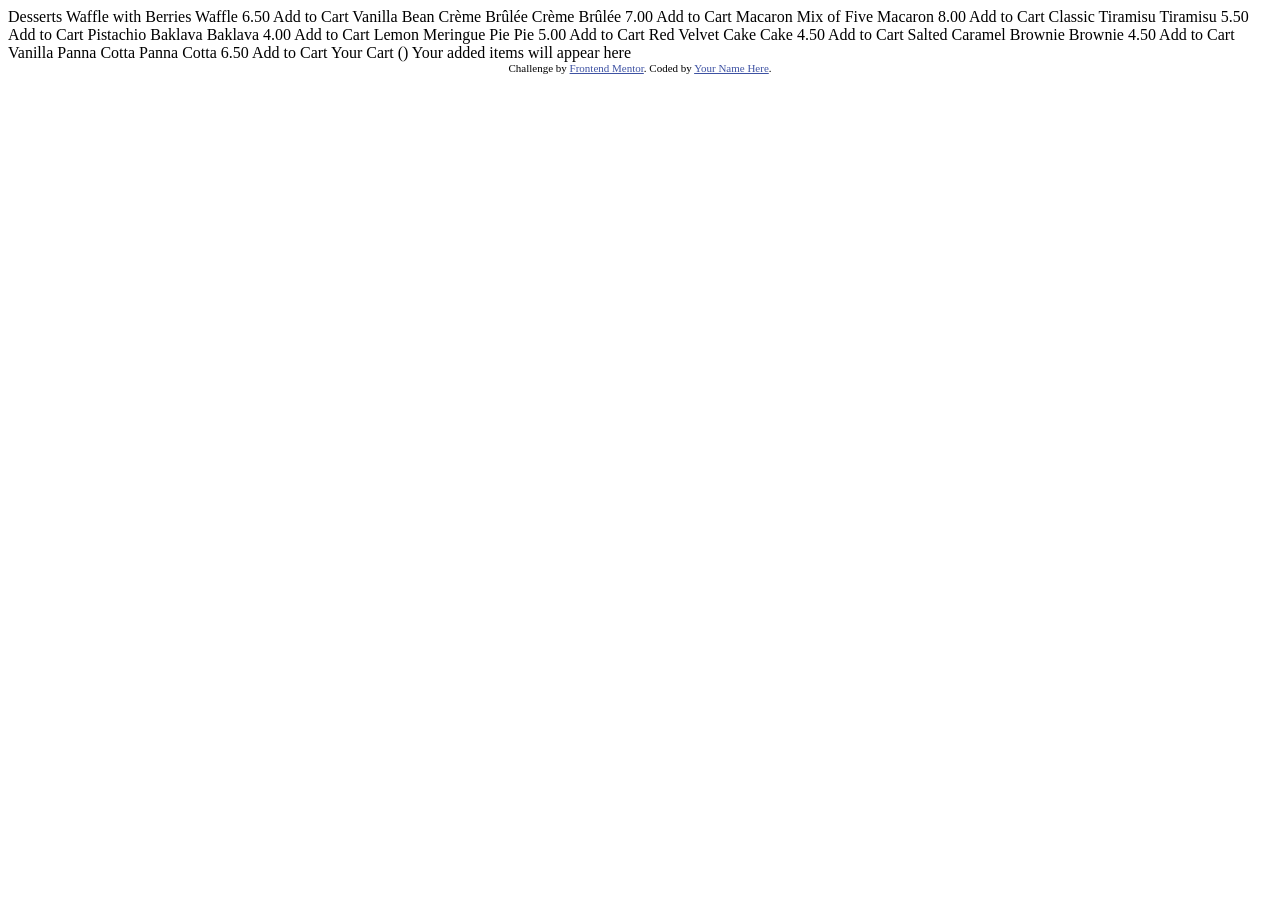
==== index.html @ 38154151 "init" ====
<!DOCTYPE html>
<html lang="en">
<head>
  <meta charset="UTF-8">
  <meta name="viewport" content="width=device-width, initial-scale=1.0"> <!-- displays site properly based on user's device -->

  <link rel="icon" type="image/png" sizes="32x32" href="./assets/images/favicon-32x32.png">
  
  <title>Frontend Mentor | Product list with cart</title>

  <!-- Feel free to remove these styles or customise in your own stylesheet 👍 -->
  <style>
    .attribution { font-size: 11px; text-align: center; }
    .attribution a { color: hsl(228, 45%, 44%); }
  </style>
</head>
<body>

  Desserts

  Waffle with Berries
  Waffle
  6.50
  Add to Cart

  Vanilla Bean Crème Brûlée
  Crème Brûlée
  7.00
  Add to Cart

  Macaron Mix of Five
  Macaron
  8.00
  Add to Cart

  Classic Tiramisu
  Tiramisu
  5.50
  Add to Cart

  Pistachio Baklava
  Baklava
  4.00
  Add to Cart

  Lemon Meringue Pie
  Pie
  5.00
  Add to Cart

  Red Velvet Cake
  Cake
  4.50
  Add to Cart

  Salted Caramel Brownie
  Brownie
  4.50
  Add to Cart

  Vanilla Panna Cotta
  Panna Cotta
  6.50
  Add to Cart

  Your Cart (<!-- Quantity -->)
  Your added items will appear here

  <div class="attribution">
    Challenge by <a href="https://www.frontendmentor.io?ref=challenge">Frontend Mentor</a>. 
    Coded by <a href="#">Your Name Here</a>.
  </div>
</body>
</html>
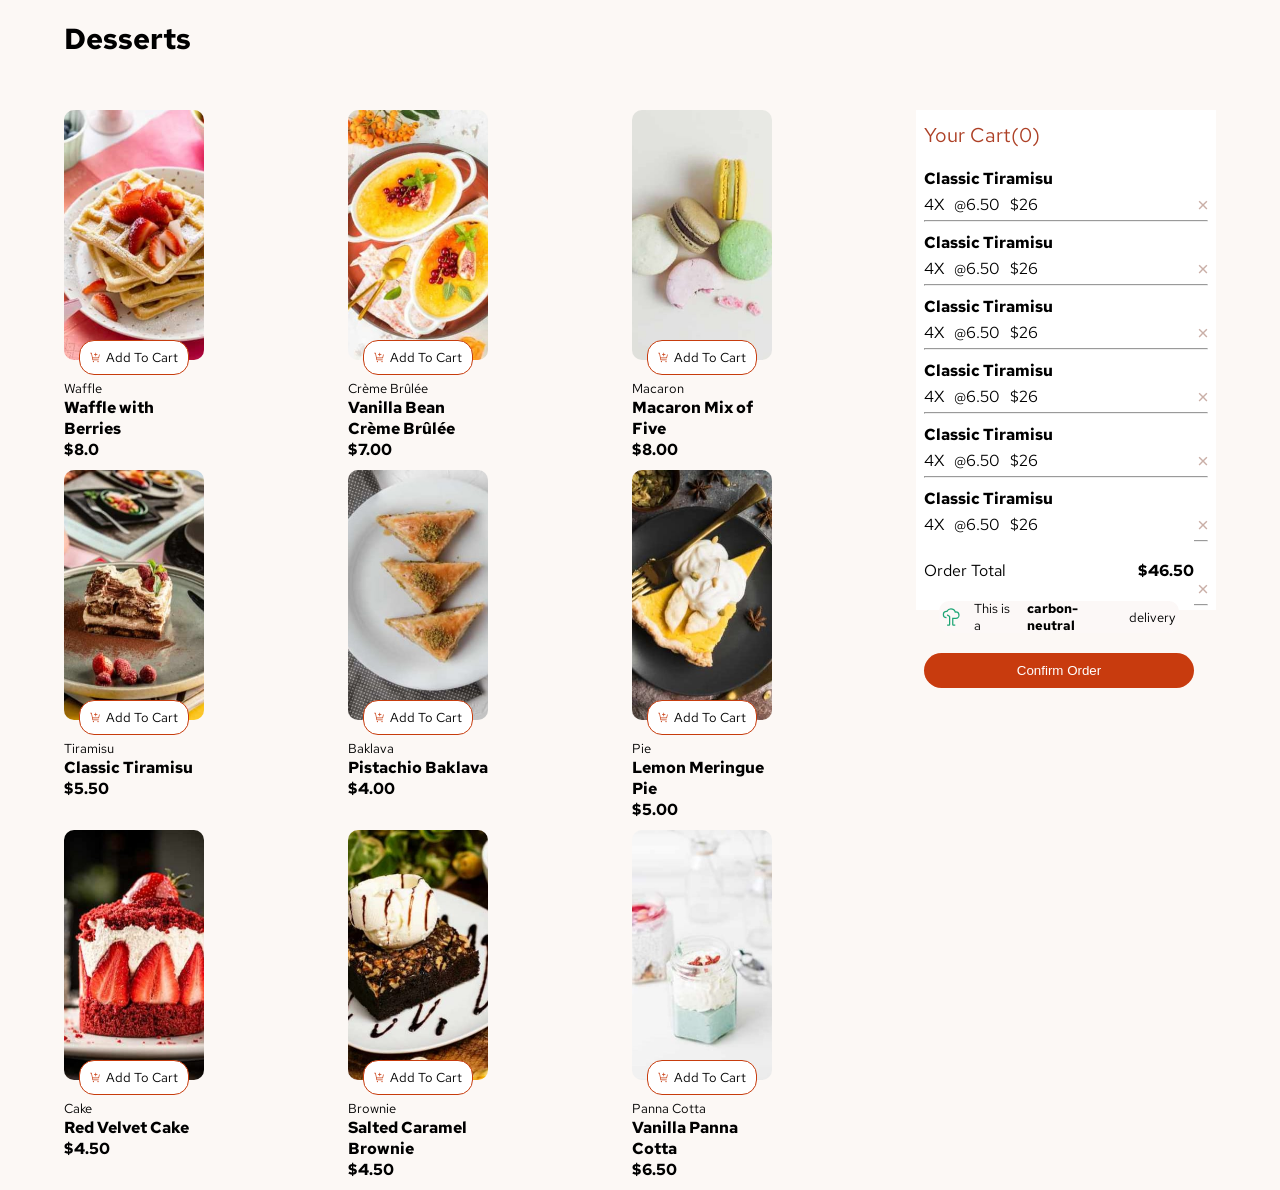
==== commit b61adbfe: "init" ====
--- a/index.html
+++ b/index.html
@@ -1,74 +1,231 @@
 <!DOCTYPE html>
 <html lang="en">
+
 <head>
   <meta charset="UTF-8">
-  <meta name="viewport" content="width=device-width, initial-scale=1.0"> <!-- displays site properly based on user's device -->
+  <meta name="viewport" content="width=device-width, initial-scale=1.0">
+  <!-- displays site properly based on user's device -->
 
   <link rel="icon" type="image/png" sizes="32x32" href="./assets/images/favicon-32x32.png">
-  
+
   <title>Frontend Mentor | Product list with cart</title>
 
-  <!-- Feel free to remove these styles or customise in your own stylesheet 👍 -->
-  <style>
-    .attribution { font-size: 11px; text-align: center; }
-    .attribution a { color: hsl(228, 45%, 44%); }
-  </style>
+  <link rel="stylesheet" href="./style.css">
+  <script defer src="./script.js"></script>
 </head>
+
 <body>
 
-  Desserts
-
-  Waffle with Berries
-  Waffle
-  6.50
-  Add to Cart
-
-  Vanilla Bean Crème Brûlée
-  Crème Brûlée
-  7.00
-  Add to Cart
-
-  Macaron Mix of Five
-  Macaron
-  8.00
-  Add to Cart
-
-  Classic Tiramisu
-  Tiramisu
-  5.50
-  Add to Cart
-
-  Pistachio Baklava
-  Baklava
-  4.00
-  Add to Cart
-
-  Lemon Meringue Pie
-  Pie
-  5.00
-  Add to Cart
-
-  Red Velvet Cake
-  Cake
-  4.50
-  Add to Cart
-
-  Salted Caramel Brownie
-  Brownie
-  4.50
-  Add to Cart
-
-  Vanilla Panna Cotta
-  Panna Cotta
-  6.50
-  Add to Cart
-
-  Your Cart (<!-- Quantity -->)
-  Your added items will appear here
-
-  <div class="attribution">
-    Challenge by <a href="https://www.frontendmentor.io?ref=challenge">Frontend Mentor</a>. 
-    Coded by <a href="#">Your Name Here</a>.
+  <div class="title">Desserts</div>
+
+  <div class="main-container">
+
+    <div class="products">
+      <div class="product-container">
+        <div class="product">
+          <img class="product-img" src="assets/images/image-waffle-desktop.jpg" alt="">
+          <div class="add-to-cart-btn-container-wrapper">
+            <div class="add-to-cart-btn-container">
+              <img src="assets/images/icon-add-to-cart.svg" alt="">
+              <span class="add-to-cart">Add To Cart</span>
+            </div>
+          </div>
+        </div>
+
+        <div class="description-container">
+          <span class="category">Waffle</span>
+          <span class="name">Waffle with Berries</span>
+          <span class="price">$8.0</span>
+        </div>
+      </div>
+
+
+
+      <div class="product-container">
+        <div class="product">
+          <img class="product-img" src="assets/images/image-creme-brulee-desktop.jpg" alt="">
+          <div class="add-to-cart-btn-container-wrapper">
+            <div class="add-to-cart-btn-container">
+              <img src="assets/images/icon-add-to-cart.svg" alt="">
+              <span class="add-to-cart">Add To Cart</span>
+            </div>
+          </div>
+        </div>
+
+        <div class="description-container">
+          <span class="category">Crème Brûlée</span>
+          <span class="name">Vanilla Bean Crème Brûlée</span>
+          <span class="price">$7.00</span>
+        </div>
+      </div>
+
+
+      <div class="product-container">
+        <div class="product">
+          <img class="product-img" src="assets/images/image-macaron-desktop.jpg" alt="">
+          <div class="add-to-cart-btn-container-wrapper">
+            <div class="add-to-cart-btn-container">
+              <img src="assets/images/icon-add-to-cart.svg" alt="">
+              <span class="add-to-cart">Add To Cart</span>
+            </div>
+          </div>
+        </div>
+
+        <div class="description-container">
+          <span class="category">Macaron</span>
+          <span class="name">Macaron Mix of Five</span>
+          <span class="price">$8.00</span>
+        </div>
+      </div>
+
+
+
+      <div class="product-container">
+        <div class="product">
+          <img class="product-img" src="assets/images/image-tiramisu-desktop.jpg" alt="">
+          <div class="add-to-cart-btn-container-wrapper">
+            <div class="add-to-cart-btn-container">
+              <img src="assets/images/icon-add-to-cart.svg" alt="">
+              <span class="add-to-cart">Add To Cart</span>
+            </div>
+          </div>
+        </div>
+
+        <div class="description-container">
+          <span class="category">Tiramisu</span>
+          <span class="name">Classic Tiramisu</span>
+          <span class="price">$5.50</span>
+        </div>
+      </div>
+
+
+      <div class="product-container">
+        <div class="product">
+          <img class="product-img" src="assets/images/image-baklava-desktop.jpg" alt="">
+          <div class="add-to-cart-btn-container-wrapper">
+            <div class="add-to-cart-btn-container">
+              <img src="assets/images/icon-add-to-cart.svg" alt="">
+              <span class="add-to-cart">Add To Cart</span>
+            </div>
+          </div>
+        </div>
+
+        <div class="description-container">
+          <span class="category">Baklava</span>
+          <span class="name">Pistachio Baklava</span>
+          <span class="price">$4.00</span>
+        </div>
+      </div>
+
+
+      <div class="product-container">
+        <div class="product">
+          <img class="product-img" src="assets/images/image-meringue-desktop.jpg" alt="">
+          <div class="add-to-cart-btn-container-wrapper">
+            <div class="add-to-cart-btn-container">
+              <img src="assets/images/icon-add-to-cart.svg" alt="">
+              <span class="add-to-cart">Add To Cart</span>
+            </div>
+          </div>
+        </div>
+
+        <div class="description-container">
+          <span class="category">Pie</span>
+          <span class="name">Lemon Meringue Pie</span>
+          <span class="price">$5.00</span>
+        </div>
+      </div>
+
+
+
+      <div class="product-container">
+        <div class="product">
+          <img class="product-img" src="assets/images/image-cake-desktop.jpg" alt="">
+          <div class="add-to-cart-btn-container-wrapper">
+            <div class="add-to-cart-btn-container">
+              <img src="assets/images/icon-add-to-cart.svg" alt="">
+              <span class="add-to-cart">Add To Cart</span>
+            </div>
+          </div>
+        </div>
+
+        <div class="description-container">
+          <span class="category">Cake</span>
+          <span class="name">Red Velvet Cake</span>
+          <span class="price">$4.50</span>
+        </div>
+      </div>
+
+
+      <div class="product-container">
+        <div class="product">
+          <img class="product-img" src="assets/images/image-brownie-desktop.jpg" alt="">
+          <div class="add-to-cart-btn-container-wrapper">
+            <div class="add-to-cart-btn-container">
+              <img src="assets/images/icon-add-to-cart.svg" alt="">
+              <span class="add-to-cart">Add To Cart</span>
+            </div>
+          </div>
+        </div>
+
+        <div class="description-container">
+          <span class="category">Brownie</span>
+          <span class="name">Salted Caramel Brownie</span>
+          <span class="price">$4.50</span>
+        </div>
+      </div>
+
+
+      <div class="product-container">
+        <div class="product">
+          <img class="product-img" src="assets/images/image-panna-cotta-desktop.jpg" alt="">
+          <div class="add-to-cart-btn-container-wrapper">
+            <div class="add-to-cart-btn-container">
+              <img src="assets/images/icon-add-to-cart.svg" alt="">
+              <span class="add-to-cart">Add To Cart</span>
+            </div>
+          </div>
+        </div>
+        <div class="description-container">
+          <span class="category">Panna Cotta</span>
+          <span class="name">Vanilla Panna Cotta</span>
+          <span class="price">$6.50</span>
+        </div>
+      </div>
+
+    </div>
+    <div class="cart-wrapper">
+      <div class="cart">
+        <div class="cart-header">
+          <span>Your Cart </span>
+          <span>(</span>
+          <span class="count">0</span>
+          <span>)</span>
+        </div>
+
+        <!-- cart item go here -->
+         <div class="cart-items"></div>
+        <!-- floats -->
+        <div class="order-details">
+          <div>
+            <span>Order Total</span>
+            <span class="order-details-amount text-bold">$46.50</span>
+          </div>
+          <div class="carbon-details">
+            <img src="assets/images/icon-carbon-neutral.svg" alt="">
+            <div>
+              <span>This is a </span>
+              <span class="text-bold">carbon-neutral</span>
+              <span>delivery</span>
+            </div>
+          </div>
+          <button class="confirm-order-btn">Confirm Order</button>
+        </div>
+      </div>
+    </div>
   </div>
+
+
 </body>
+
 </html>
--- a/style.css
+++ b/style.css
@@ -0,0 +1,258 @@
+* {
+    margin: 0;
+    padding: 0;
+    box-sizing: border-box;
+}
+
+body {
+    font-family: RedHatText-VariableFont;
+    width: 100vw;
+    min-height: 100vh;
+    display: flex;
+    flex-direction: column;
+    background-color: #fcf8f5;
+
+    >.title {
+        width: 90vw;
+        margin-inline: auto;
+        margin-top: 20px;
+        ;
+        height: 40px;
+        font-size: 1.8rem;
+        font-weight: bold;
+    }
+}
+
+@font-face {
+    font-family: RedHatText-VariableFont;
+    src: url("assets/fonts/RedHatText-VariableFont_wght.ttf");
+}
+
+.main-container {
+    /* background: red; */
+    width: 90vw;
+    margin-inline: auto;
+    margin-top: 50px;
+    display: flex;
+    overflow-x: hidden;
+    position: relative;
+
+
+
+    .products {
+        width: 75%;
+        height: 100%;
+        display: grid;
+        grid-template-columns: repeat(3, 1fr);
+
+
+        .product-container {
+            width: 140px;
+            height: 340px;
+            /* background-color: green; */
+            position: relative;
+            margin-bottom: 20px;
+
+            .product {
+                height: 250px;
+                width: 100%;
+
+                .product-img {
+                    border-radius: 10px;
+                    height: 250px;
+                    width: 100%;
+                    object-fit: cover;
+                    object-position: center;
+                }
+
+                .add-to-cart-btn-container-wrapper {
+                    position: absolute;
+                    bottom: 75px;
+                    display: flex;
+                    justify-content: center;
+                    align-items: center;
+                    width: 110px;
+                    font-size: 0.8rem;
+                    left: 15px;
+
+                    .add-to-cart-btn-container {
+                        background-color: white;
+                        padding: 5px;
+                        border-radius: 15px;
+                        border: 1px solid #c73c0d;
+                        display: flex;
+                        justify-content: center;
+                        align-items: center;
+                        width: 130px;
+                        height: 35px;
+                        gap: 5px;
+
+
+                        img {
+                            width: 0.7rem;
+                            height: 0.7rem;
+                            object-fit: cover;
+                        }
+                    }
+
+                }
+            }
+
+            .description-container {
+                display: flex;
+                flex-direction: column;
+                height: 70px;
+                /* background-color: blue; */
+                margin-top: 20px;
+
+                span:nth-child(1) {
+                    font-size: 0.8rem;
+                }
+
+                span:nth-child(2) {
+                    font-size: 1rem;
+                    font-weight: bold;
+
+                }
+
+                span:nth-child(3) {
+                    font-size: 1rem;
+                    font-weight: bold;
+
+                }
+            }
+        }
+
+    }
+
+
+    .cart-wrapper {
+        background-color: green;
+        position: relative;
+        min-height: 300px;
+        max-height: 500px;
+        width: 350px;
+        max-width: 300px;
+        background: #ffffff;
+        display: flex;
+        flex-direction: column;
+        gap: 15px;
+
+        .cart {
+
+            max-height: 3000px;
+            width: 400px;
+            max-width: 300px;
+            overflow-y: scroll;
+            padding: 8px;
+            margin-top: 40px;
+
+            .cart-header {
+                position: absolute;
+                top: 0;
+                background-color: white;
+                color: #ad4026;
+                height: 50px;
+                width: 100%;
+                display: flex;
+                align-items: center;
+                font-size: 20px;
+                /* background-color: black; */
+            }
+
+            .cart-contents {
+                display: flex;
+                flex-direction: column;
+                gap: 5px;
+                margin-block: 10px;
+
+
+                .cart-item-price {
+                    display: flex;
+                    justify-content: space-between;
+
+                    .cart-item-price-left {
+
+                        .items-selected-container {
+                            display: flex;
+                            gap: 10px;
+
+                            >span {
+                                display: flex;
+                                gap: 0;
+                            }
+                        }
+
+                    }
+                }
+            }
+
+            .order-details {
+                display: flex;
+                flex-direction: column;
+                gap: 20px;
+                align-items: center;
+                position: absolute;
+                bottom: 0px;
+                background-color: white;
+                width: 270px;
+                padding-block: 20px;
+                height: 70px;
+
+                /* total amount details */
+                div:nth-child(1) {
+                    display: flex;
+                    justify-content: space-between;
+                    width: 100%;
+                }
+
+                /* carbon-details */
+                div:nth-child(2) {
+                    background-color: #fcf8f7;
+                    display: flex;
+                    justify-content: center;
+                    align-items: center;
+                    column-gap: 10px;
+                    border-radius: 10px;
+                    width: 240px;
+                    height: 2rem;
+                    padding-inline: 2px;
+
+                    div {
+                        display: flex;
+                        column-gap: 10px;
+                        font-size: 0.8rem;
+                    }
+                }
+
+                .confirm-order-btn {
+                    border: none;
+                    background: #c83b0e;
+                    width: 100%;
+                    padding: 10px;
+                    border-radius: 20px;
+                    color: white;
+                    transition: all 200ms ease-in-out;
+
+                    &:hover {
+                        background-color: rgba(200, 59, 14, 0.5);
+                        color: black;
+                    }
+                }
+
+
+
+            }
+        }
+    }
+}
+
+
+
+.text-bold {
+    font-weight: bold;
+}
+
+hr {
+    background: rgba(128, 128, 128, 0.8);
+}
